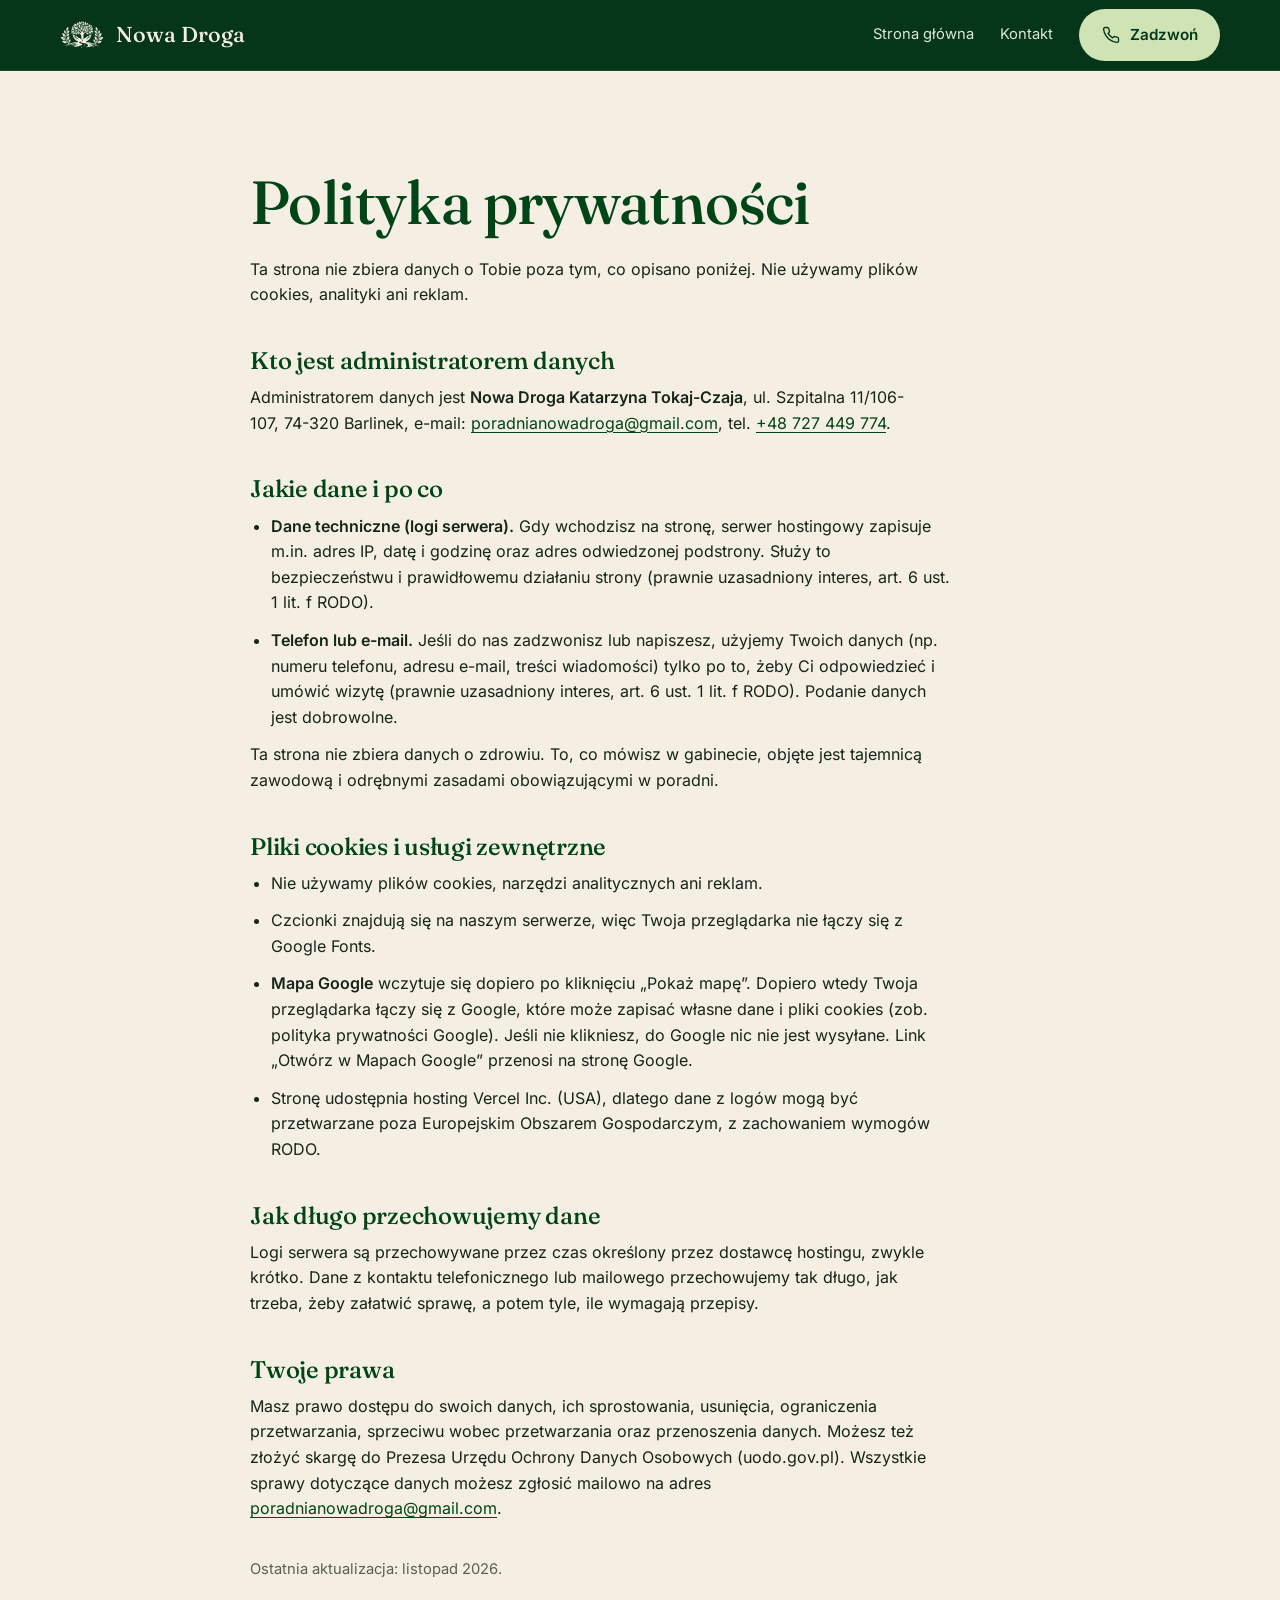
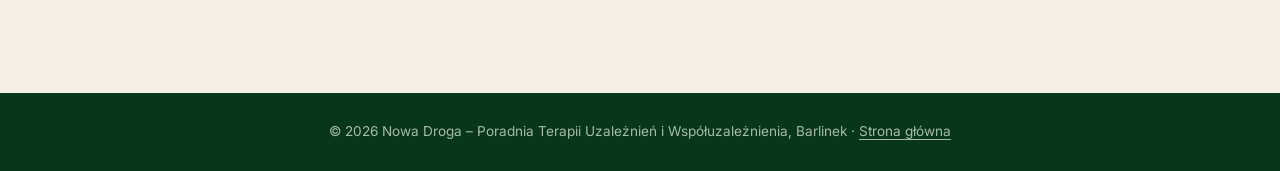
==== polityka-prywatnosci/index.html @ 96e8e595 "C2: wlasne czcionki, mapa na klikniecie, polityka prywatnosci Co-Authored-By: Claude Sonnet 5.5 <nor" ====
<!DOCTYPE html>
<html lang="pl">
<head>
<meta charset="UTF-8">
<base href="/">
<meta name="viewport" content="width=device-width, initial-scale=1">
<title>Polityka prywatności | Nowa Droga – Poradnia Terapii Uzależnień i Współuzależnienia</title>
<meta name="description" content="Polityka prywatności strony Nowa Droga: kto jest administratorem danych, jakie dane zbieramy i jakie masz prawa.">
<meta name="theme-color" content="#06371a">
<meta name="color-scheme" content="only light">
<meta name="supported-color-schemes" content="light">
<link rel="icon" href="src/favicon/favicon.svg" type="image/svg+xml">
<link rel="icon" href="src/favicon/favicon.ico" sizes="any">
<link rel="apple-touch-icon" href="src/favicon/apple-touch-icon.png">
<link rel="manifest" href="src/favicon/site.webmanifest">
<link rel="canonical" href="https://nowadroga-katarzyna-tokaj-czaja.pl/polityka-prywatnosci/">
<meta property="og:type" content="website">
<meta property="og:url" content="https://nowadroga-katarzyna-tokaj-czaja.pl/polityka-prywatnosci/">
<meta property="og:title" content="Polityka prywatności – Nowa Droga">
<meta property="og:description" content="Wizyty refundowane przez NFZ, bez skierowania. Barlinek, ul. Szpitalna 11/106-107.">
<meta property="og:image" content="https://nowadroga-katarzyna-tokaj-czaja.pl/src/zdjecia/gabinet-1.webp">
<link rel="preload" as="font" type="font/woff2" href="/src/fonts/fraunces-latin.woff2" crossorigin>
<link rel="preload" as="font" type="font/woff2" href="/src/fonts/inter-latin.woff2" crossorigin>
<style>
/* Fraunces latin-ext */
@font-face {
  font-family: 'Fraunces';
  font-style: normal;
  font-weight: 400 500;
  font-display: swap;
  src: url(/src/fonts/fraunces-latin-ext.woff2) format('woff2');
  unicode-range: U+0100-02BA, U+02BD-02C5, U+02C7-02CC, U+02CE-02D7, U+02DD-02FF, U+0304, U+0308, U+0329, U+1D00-1DBF, U+1E00-1E9F, U+1EF2-1EFF, U+2020, U+20A0-20AB, U+20AD-20C4, U+2113, U+2C60-2C7F, U+A720-A7FF;
}
/* Fraunces latin */
@font-face {
  font-family: 'Fraunces';
  font-style: normal;
  font-weight: 400 500;
  font-display: swap;
  src: url(/src/fonts/fraunces-latin.woff2) format('woff2');
  unicode-range: U+0000-00FF, U+0131, U+0152-0153, U+02BB-02BC, U+02C6, U+02DA, U+02DC, U+0304, U+0308, U+0329, U+2000-206F, U+20AC, U+2122, U+2191, U+2193, U+2212, U+2215, U+FEFF, U+FFFD;
}
/* Inter latin-ext */
@font-face {
  font-family: 'Inter';
  font-style: normal;
  font-weight: 400 600;
  font-display: swap;
  src: url(/src/fonts/inter-latin-ext.woff2) format('woff2');
  unicode-range: U+0100-02BA, U+02BD-02C5, U+02C7-02CC, U+02CE-02D7, U+02DD-02FF, U+0304, U+0308, U+0329, U+1D00-1DBF, U+1E00-1E9F, U+1EF2-1EFF, U+2020, U+20A0-20AB, U+20AD-20C4, U+2113, U+2C60-2C7F, U+A720-A7FF;
}
/* Inter latin */
@font-face {
  font-family: 'Inter';
  font-style: normal;
  font-weight: 400 600;
  font-display: swap;
  src: url(/src/fonts/inter-latin.woff2) format('woff2');
  unicode-range: U+0000-00FF, U+0131, U+0152-0153, U+02BB-02BC, U+02C6, U+02DA, U+02DC, U+0304, U+0308, U+0329, U+2000-206F, U+20AC, U+2122, U+2191, U+2193, U+2212, U+2215, U+FEFF, U+FFFD;
}
:root{--loader-bg:#06371a;--loader-fg:#f4efe2}

*,*::before,*::after{box-sizing:border-box}
:root{color-scheme:only light}
html{scroll-behavior:smooth;-webkit-text-size-adjust:100%}
body{margin:0;font-family:var(--sans);color:var(--ink);background:var(--bg);line-height:1.6;-webkit-font-smoothing:antialiased}
img{max-width:100%;height:auto;display:block}
a{color:inherit}
h1,h2,h3,p,ul{margin:0}
ul{padding:0;list-style:none}
.wrap{width:min(1160px,100% - 40px);margin-inline:auto}
.sr{position:absolute;width:1px;height:1px;overflow:hidden;clip:rect(0 0 0 0);white-space:nowrap}
:focus-visible{outline:2px solid var(--accent);outline-offset:3px}
.mk{display:block;background:currentColor;-webkit-mask:var(--m) center/contain no-repeat;mask:var(--m) center/contain no-repeat}
.mk-logo{--m:url(src/logo/logo.svg);aspect-ratio:309/282}
.mk-znak{--m:url(src/logo/znak.svg);aspect-ratio:309/193}
/* loader */
.loader{position:fixed;inset:0;z-index:200;display:none;place-items:center;background:var(--loader-bg);color:var(--loader-fg);cursor:pointer;transition:opacity .6s ease}
html.loading .loader{display:grid}
.loader.out{opacity:0;pointer-events:none}
.loader .mk{width:min(74vw,400px);animation:lg 1.3s cubic-bezier(.2,.7,.2,1) both}
@keyframes lg{from{opacity:0;transform:translateY(14px) scale(.94)}to{opacity:1;transform:none}}
html.loading body{overflow:hidden}
/* reveal */
html.js .rv{opacity:0;transform:translateY(22px);transition:opacity .8s ease,transform .8s ease}
html.js .rv.in{opacity:1;transform:none}
/* faq */
details>summary{list-style:none;cursor:pointer}
details>summary::-webkit-details-marker{display:none}
.ic{width:22px;height:22px;flex:none}
.ic svg{width:100%;height:100%}
@media (prefers-reduced-motion:reduce){html{scroll-behavior:auto}html.js .rv{opacity:1;transform:none;transition:none}.loader .mk{animation:none}}


:root{--bg:#06371a;--ink:#eef2e8;--g:#004517;--deep:#06371a;--deep2:#0a4a23;--cream:#f4efe2;--lime:#cfe3b4;--accent:#cfe3b4;--serif:'Fraunces',Georgia,serif;--sans:'Inter',system-ui,sans-serif}
body{background:var(--deep)}
h1,h2,h3{font-family:var(--serif);font-weight:500;line-height:1.05;margin:0;letter-spacing:-.01em}
header{position:sticky;top:0;z-index:50;background:rgba(6,55,26,.88);backdrop-filter:blur(12px);border-bottom:1px solid rgba(255,255,255,.1)}
.nav{display:flex;align-items:center;justify-content:space-between;height:70px;gap:20px}
.brand{display:flex;align-items:center;gap:12px;text-decoration:none;color:var(--cream)}
.brand .mk{width:44px}
.brand b{font-family:var(--serif);font-weight:500;font-size:1.35rem}
.links{display:flex;align-items:center;gap:26px;font-size:.92rem}
.links a{text-decoration:none;color:#dfe8d6}
.links a:hover{color:#fff}
.btn{display:inline-flex;align-items:center;gap:10px;padding:.85rem 1.4rem;border-radius:999px;background:var(--lime);color:var(--deep)!important;text-decoration:none;font-weight:600;font-size:.95rem;transition:transform .2s}
.btn:hover{transform:translateY(-2px)}
.btn .ic{width:18px;height:18px}
.btn.o{background:transparent;color:var(--cream)!important;border:1px solid rgba(255,255,255,.4)}
.burger{display:none;background:none;border:0;padding:8px;color:var(--cream)}
.burger span{display:block;width:24px;height:2px;background:currentColor;margin:5px 0}
.nfz{background:var(--lime);color:var(--deep);text-align:center;font-weight:600;font-size:.88rem;padding:.55rem 1rem}
.hero{padding:70px 0 90px;color:var(--cream)}
.hero .wrap{display:grid;grid-template-columns:1.1fr .9fr;gap:60px;align-items:center}
.hero h1{font-size:clamp(3.2rem,7.4vw,6.6rem);margin-bottom:24px}
.hero h1{color:#fff}
.hero p{font-size:1.18rem;opacity:.88;max-width:none;text-wrap:balance;margin-bottom:34px}
.cta{display:flex;flex-wrap:wrap;gap:14px}
.arch{border-radius:28px;overflow:hidden;aspect-ratio:4/3;box-shadow:0 0 0 12px rgba(255,255,255,.06)}
.arch img{width:100%;height:100%;object-fit:cover}
.light{background:var(--cream);color:#16241b}
.light h2,.light h3{color:var(--g)}
section.s{padding:100px 0}
h2.big{font-size:clamp(2.4rem,5vw,4.2rem);margin-bottom:38px}
.two{display:grid;grid-template-columns:1fr 1fr;gap:22px}
.box{border-radius:30px;padding:38px;background:var(--g);color:var(--cream)}
.box.l{background:#fff;color:#16241b;border:1px solid #e4dfcf}
.box h3{font-size:1.9rem;margin-bottom:20px;color:inherit}
.box ul{display:flex;flex-wrap:wrap;gap:10px}
.box li{padding:.45rem 1rem;border-radius:999px;background:rgba(255,255,255,.12);font-size:.95rem}
.box.l li{background:#efe9d8}
.trio{display:grid;grid-template-columns:repeat(3,1fr);gap:22px;margin-top:22px}
.trio div{border-radius:30px;padding:30px;background:var(--deep2);color:var(--cream)}
.trio h3{font-size:1.55rem;margin-bottom:8px;color:var(--lime)}
.trio p{opacity:.85}
.tgrid{display:grid;grid-template-columns:repeat(3,1fr);gap:24px}
.person .pic{border-radius:28px;overflow:hidden;aspect-ratio:3/4;background:var(--g);display:grid;place-items:center}
.person .pic img{width:100%;height:100%;object-fit:cover}
.person .pic .mk{width:46%;color:rgba(255,255,255,.88)}
.person h3{font-size:1.5rem;margin:18px 0 6px}
.person p{opacity:.8;font-size:.95rem;max-width:30ch}
.pic.ph{background:var(--g)}
.faq{max-width:860px}
.faq details{background:var(--deep2);border-radius:22px;margin-bottom:12px;color:var(--cream)}
.faq summary{display:flex;justify-content:space-between;align-items:center;gap:20px;padding:24px 28px;font-family:var(--serif);font-size:1.35rem}
.faq .pl{transition:transform .3s;color:var(--lime)}
.faq details[open] .pl{transform:rotate(45deg)}
.faq details p{padding:0 28px 26px;opacity:.85;max-width:60ch}
.big-phone{background:var(--lime);color:var(--deep);padding:100px 0;text-align:center}
.big-phone p.k{font-weight:600;letter-spacing:.14em;text-transform:uppercase;font-size:.8rem;margin-bottom:12px}
.big-phone a.tel{display:block;font-family:var(--sans);font-weight:700;font-variant-numeric:lining-nums tabular-nums;letter-spacing:-.015em;font-size:clamp(2.1rem,8.2vw,5.6rem);text-decoration:none;line-height:1.1;margin-bottom:28px}
.big-phone .row{display:flex;flex-wrap:wrap;gap:12px 30px;justify-content:center;font-weight:500;font-size:1.1rem}
.big-phone a{text-decoration:none}
.hrs{margin-top:54px}
.hrs p.k{margin-bottom:16px}
.hrs ul{display:grid;grid-template-columns:repeat(5,1fr);gap:12px;max-width:940px;margin:0 auto}
.hrs li{border:1px solid rgba(6,55,26,.35);border-radius:20px;padding:18px 10px}
.hrs b{display:block;font-weight:600;font-size:.76rem;letter-spacing:.14em;text-transform:uppercase;opacity:.75;margin-bottom:6px}
.hrs span{font-family:var(--sans);font-weight:600;font-variant-numeric:lining-nums tabular-nums;font-size:1.3rem}
.steps3 a{color:var(--lime);font-weight:600}
.where{display:grid;grid-template-columns:1fr 1fr;gap:22px}
.where .map{border-radius:30px;overflow:hidden;min-height:380px}
.where iframe{width:100%;height:100%;min-height:380px;border:0}
.mapf{display:grid;place-content:center;justify-items:center;gap:14px;text-align:center;min-height:380px;height:100%;background:var(--deep2);color:var(--cream);padding:30px}
.mapf .ic{width:44px;height:44px;color:var(--lime)}
.mapf strong{font-family:var(--serif);font-weight:500;font-size:1.35rem;line-height:1.3}
.mapf p{opacity:.8;font-size:.95rem}
.mapf .mapb{display:flex;flex-wrap:wrap;gap:12px;justify-content:center;margin-top:6px}
footer a{color:inherit;text-underline-offset:3px}
.where .door{border-radius:30px;overflow:hidden;background:var(--g);color:var(--cream);display:grid;grid-template-columns:.85fr 1.15fr;align-items:stretch}
.where .door img{width:100%;height:100%;object-fit:cover}
.where .door div{padding:30px;align-self:center}
.where .door h3{font-size:1.7rem;color:var(--lime);margin-bottom:10px}
footer{padding:28px 0;text-align:center;font-size:.85rem;color:#a9bba8}
@media (max-width:900px){
 .links{position:absolute;left:0;right:0;top:100%;background:var(--deep);flex-direction:column;align-items:flex-start;padding:10px 20px 24px;gap:0;display:none;border-bottom:1px solid rgba(255,255,255,.1)}
 .links a{padding:14px 0;width:100%}
 .links .btn{width:auto;margin-top:8px;padding:.85rem 1.4rem}
 header.open .links{display:flex}
 .burger{display:block}
 .hero{padding:36px 0 60px}.hero .wrap{grid-template-columns:1fr;gap:40px}
 .arch{max-width:380px;order:-1;margin-inline:auto}
 .two,.trio,.tgrid,.where{grid-template-columns:1fr}.tgrid{max-width:380px;margin-inline:auto}
 .where .door{grid-template-columns:1fr}.where .door img{max-height:none;aspect-ratio:4/5;object-position:center 60%}
 section.s{padding:68px 0}
 .hrs ul{grid-template-columns:1fr;gap:8px}.hrs li{display:flex;justify-content:space-between;align-items:center;padding:14px 18px;border-radius:16px}.hrs b{margin:0}
}

.policy{padding:130px 0 90px}
.policy .wrap{max-width:780px}
.policy h1{font-size:clamp(2.4rem,5vw,3.8rem);color:var(--g);margin-bottom:22px}
.policy h2{font-size:1.5rem;color:var(--g);margin:40px 0 12px}
.policy p,.policy li{margin-bottom:12px;max-width:68ch}
.policy ul{list-style:disc;padding-left:1.3rem;margin-bottom:12px}
.policy a{color:var(--g);text-underline-offset:3px}
.policy .upd{opacity:.7;font-size:.92rem;margin-top:36px}
header{position:sticky}

</style>
<script>document.documentElement.classList.add('js')</script>
<script type="application/ld+json">{"@context": "https://schema.org", "@type": "MedicalBusiness", "name": "Nowa Droga – Poradnia Terapii Uzależnień i Współuzależnienia", "image": "https://nowadroga-katarzyna-tokaj-czaja.pl/src/zdjecia/gabinet-1.webp", "url": "https://nowadroga-katarzyna-tokaj-czaja.pl/", "telephone": "+48 727 449 774", "email": "poradnianowadroga@gmail.com", "address": {"@type": "PostalAddress", "streetAddress": "ul. Szpitalna 11/106-107", "addressLocality": "Barlinek", "postalCode": "74-320", "addressCountry": "PL"}, "openingHoursSpecification": [{"@type": "OpeningHoursSpecification", "dayOfWeek": "Monday", "opens": "08:00", "closes": "13:00"}, {"@type": "OpeningHoursSpecification", "dayOfWeek": "Tuesday", "opens": "09:00", "closes": "19:00"}, {"@type": "OpeningHoursSpecification", "dayOfWeek": "Wednesday", "opens": "08:00", "closes": "16:00"}, {"@type": "OpeningHoursSpecification", "dayOfWeek": "Thursday", "opens": "08:00", "closes": "18:00"}, {"@type": "OpeningHoursSpecification", "dayOfWeek": "Friday", "opens": "08:00", "closes": "17:00"}]}</script>
</head>
<body>
<header data-nav>
<div class="wrap nav">
<a class="brand" href="/"><span class="mk mk-znak"></span><b>Nowa Droga</b></a>
<button class="burger" data-burger aria-label="Menu" aria-expanded="false"><span></span><span></span><span></span></button>
<nav class="links" aria-label="Menu główne">
<a href="/">Strona główna</a><a href="/#kontakt">Kontakt</a>
<a class="btn" href="tel:+48727449774"><span class="ic"><svg viewBox="0 0 24 24" fill="none" stroke="currentColor" stroke-width="1.8" stroke-linecap="round" stroke-linejoin="round" aria-hidden="true"><path d="M22 16.9v3a2 2 0 0 1-2.2 2 19.8 19.8 0 0 1-8.6-3.1 19.5 19.5 0 0 1-6-6A19.8 19.8 0 0 1 2.1 4.2 2 2 0 0 1 4.1 2h3a2 2 0 0 1 2 1.7c.1.9.4 1.9.7 2.8a2 2 0 0 1-.5 2.1L8.1 9.9a16 16 0 0 0 6 6l1.3-1.3a2 2 0 0 1 2.1-.4c.9.3 1.8.6 2.8.7a2 2 0 0 1 1.7 2z"/></svg></span>Zadzwoń</a>
</nav>
</div>
</header>
<main>
<section class="s light policy"><div class="wrap">
<h1>Polityka prywatności</h1>
<p>Ta strona nie zbiera danych o Tobie poza tym, co opisano poniżej. Nie używamy plików cookies, analityki ani reklam.</p>

<h2>Kto jest administratorem danych</h2>
<p>Administratorem danych jest <strong>Nowa Droga Katarzyna Tokaj-Czaja</strong>, ul. Szpitalna 11/106-107, 74-320 Barlinek, e-mail: <a href="mailto:poradnianowadroga@gmail.com">poradnianowadroga@gmail.com</a>, tel. <a href="tel:+48727449774">+48 727 449 774</a>.</p>

<h2>Jakie dane i po co</h2>
<ul>
<li><strong>Dane techniczne (logi serwera).</strong> Gdy wchodzisz na stronę, serwer hostingowy zapisuje m.in. adres IP, datę i godzinę oraz adres odwiedzonej podstrony. Służy to bezpieczeństwu i prawidłowemu działaniu strony (prawnie uzasadniony interes, art. 6 ust. 1 lit. f RODO).</li>
<li><strong>Telefon lub e-mail.</strong> Jeśli do nas zadzwonisz lub napiszesz, użyjemy Twoich danych (np. numeru telefonu, adresu e-mail, treści wiadomości) tylko po to, żeby Ci odpowiedzieć i umówić wizytę (prawnie uzasadniony interes, art. 6 ust. 1 lit. f RODO). Podanie danych jest dobrowolne.</li>
</ul>
<p>Ta strona nie zbiera danych o zdrowiu. To, co mówisz w gabinecie, objęte jest tajemnicą zawodową i odrębnymi zasadami obowiązującymi w poradni.</p>

<h2>Pliki cookies i usługi zewnętrzne</h2>
<ul>
<li>Nie używamy plików cookies, narzędzi analitycznych ani reklam.</li>
<li>Czcionki znajdują się na naszym serwerze, więc Twoja przeglądarka nie łączy się z Google Fonts.</li>
<li><strong>Mapa Google</strong> wczytuje się dopiero po kliknięciu „Pokaż mapę”. Dopiero wtedy Twoja przeglądarka łączy się z Google, które może zapisać własne dane i pliki cookies (zob. polityka prywatności Google). Jeśli nie klikniesz, do Google nic nie jest wysyłane. Link „Otwórz w Mapach Google” przenosi na stronę Google.</li>
<li>Stronę udostępnia hosting Vercel Inc. (USA), dlatego dane z logów mogą być przetwarzane poza Europejskim Obszarem Gospodarczym, z zachowaniem wymogów RODO.</li>
</ul>

<h2>Jak długo przechowujemy dane</h2>
<p>Logi serwera są przechowywane przez czas określony przez dostawcę hostingu, zwykle krótko. Dane z kontaktu telefonicznego lub mailowego przechowujemy tak długo, jak trzeba, żeby załatwić sprawę, a potem tyle, ile wymagają przepisy.</p>

<h2>Twoje prawa</h2>
<p>Masz prawo dostępu do swoich danych, ich sprostowania, usunięcia, ograniczenia przetwarzania, sprzeciwu wobec przetwarzania oraz przenoszenia danych. Możesz też złożyć skargę do Prezesa Urzędu Ochrony Danych Osobowych (uodo.gov.pl). Wszystkie sprawy dotyczące danych możesz zgłosić mailowo na adres <a href="mailto:poradnianowadroga@gmail.com">poradnianowadroga@gmail.com</a>.</p>

<p class="upd">Ostatnia aktualizacja: listopad 2026.</p>
</div></section>
</main>
<footer><div class="wrap">&copy; 2026 Nowa Droga – Poradnia Terapii Uzależnień i Współuzależnienia, Barlinek · <a href="/">Strona główna</a></div></footer>
<script>
(function(){
var l=document.querySelector('.loader');if(l)l.addEventListener('click',function(){window.__ndEnd&&window.__ndEnd()});
var hd=document.querySelector('[data-nav]'),bt=document.querySelector('[data-burger]');
if(bt&&hd){bt.addEventListener('click',function(){var o=hd.classList.toggle('open');bt.setAttribute('aria-expanded',o)});
hd.querySelectorAll('a').forEach(function(a){a.addEventListener('click',function(){hd.classList.remove('open');bt.setAttribute('aria-expanded',false)})})}
var els=document.querySelectorAll('.rv');
if('IntersectionObserver' in window){var io=new IntersectionObserver(function(es){es.forEach(function(e){if(e.isIntersecting){e.target.classList.add('in');io.unobserve(e.target)}})},{threshold:.12,rootMargin:'0px 0px -6% 0px'});els.forEach(function(e){io.observe(e)})}else{els.forEach(function(e){e.classList.add('in')})}
})();
</script>
</body>
</html>
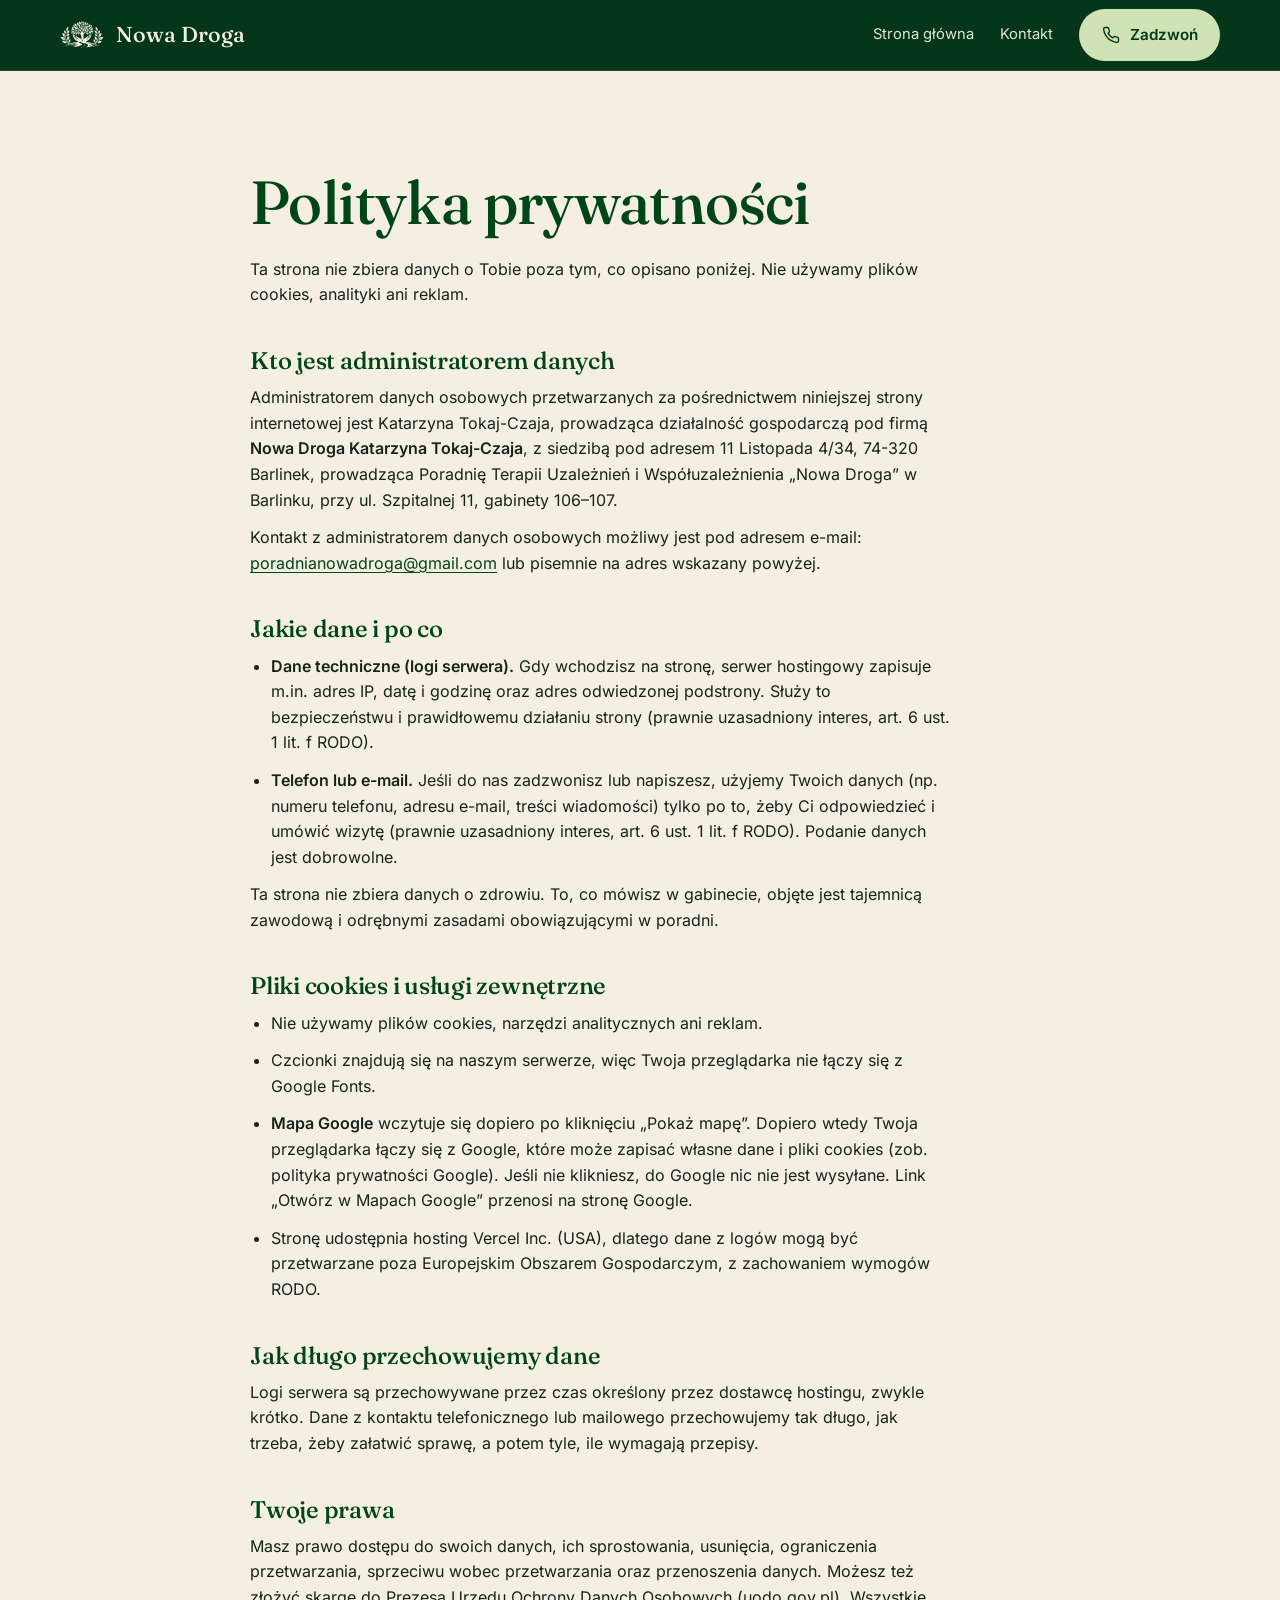
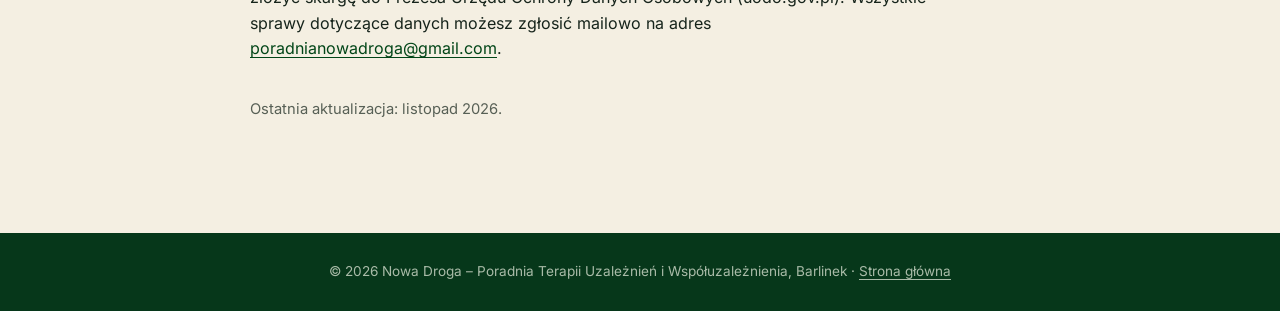
==== commit 0ce38883: "Polityka prywatnosci: oficjalny zapis administratora danych od Katarzyny Co-Authored-By: Claude Sonn" ====
--- a/polityka-prywatnosci/index.html
+++ b/polityka-prywatnosci/index.html
@@ -217,7 +217,8 @@
 <p>Ta strona nie zbiera danych o Tobie poza tym, co opisano poniżej. Nie używamy plików cookies, analityki ani reklam.</p>
 
 <h2>Kto jest administratorem danych</h2>
-<p>Administratorem danych jest <strong>Nowa Droga Katarzyna Tokaj-Czaja</strong>, ul. Szpitalna 11/106-107, 74-320 Barlinek, e-mail: <a href="mailto:poradnianowadroga@gmail.com">poradnianowadroga@gmail.com</a>, tel. <a href="tel:+48727449774">+48 727 449 774</a>.</p>
+<p>Administratorem danych osobowych przetwarzanych za pośrednictwem niniejszej strony internetowej jest Katarzyna Tokaj-Czaja, prowadząca działalność gospodarczą pod firmą <strong>Nowa Droga Katarzyna Tokaj-Czaja</strong>, z siedzibą pod adresem 11 Listopada 4/34, 74-320 Barlinek, prowadząca Poradnię Terapii Uzależnień i Współuzależnienia „Nowa Droga” w Barlinku, przy ul. Szpitalnej 11, gabinety 106–107.</p>
+<p>Kontakt z administratorem danych osobowych możliwy jest pod adresem e-mail: <a href="mailto:poradnianowadroga@gmail.com">poradnianowadroga@gmail.com</a> lub pisemnie na adres wskazany powyżej.</p>
 
 <h2>Jakie dane i po co</h2>
 <ul>
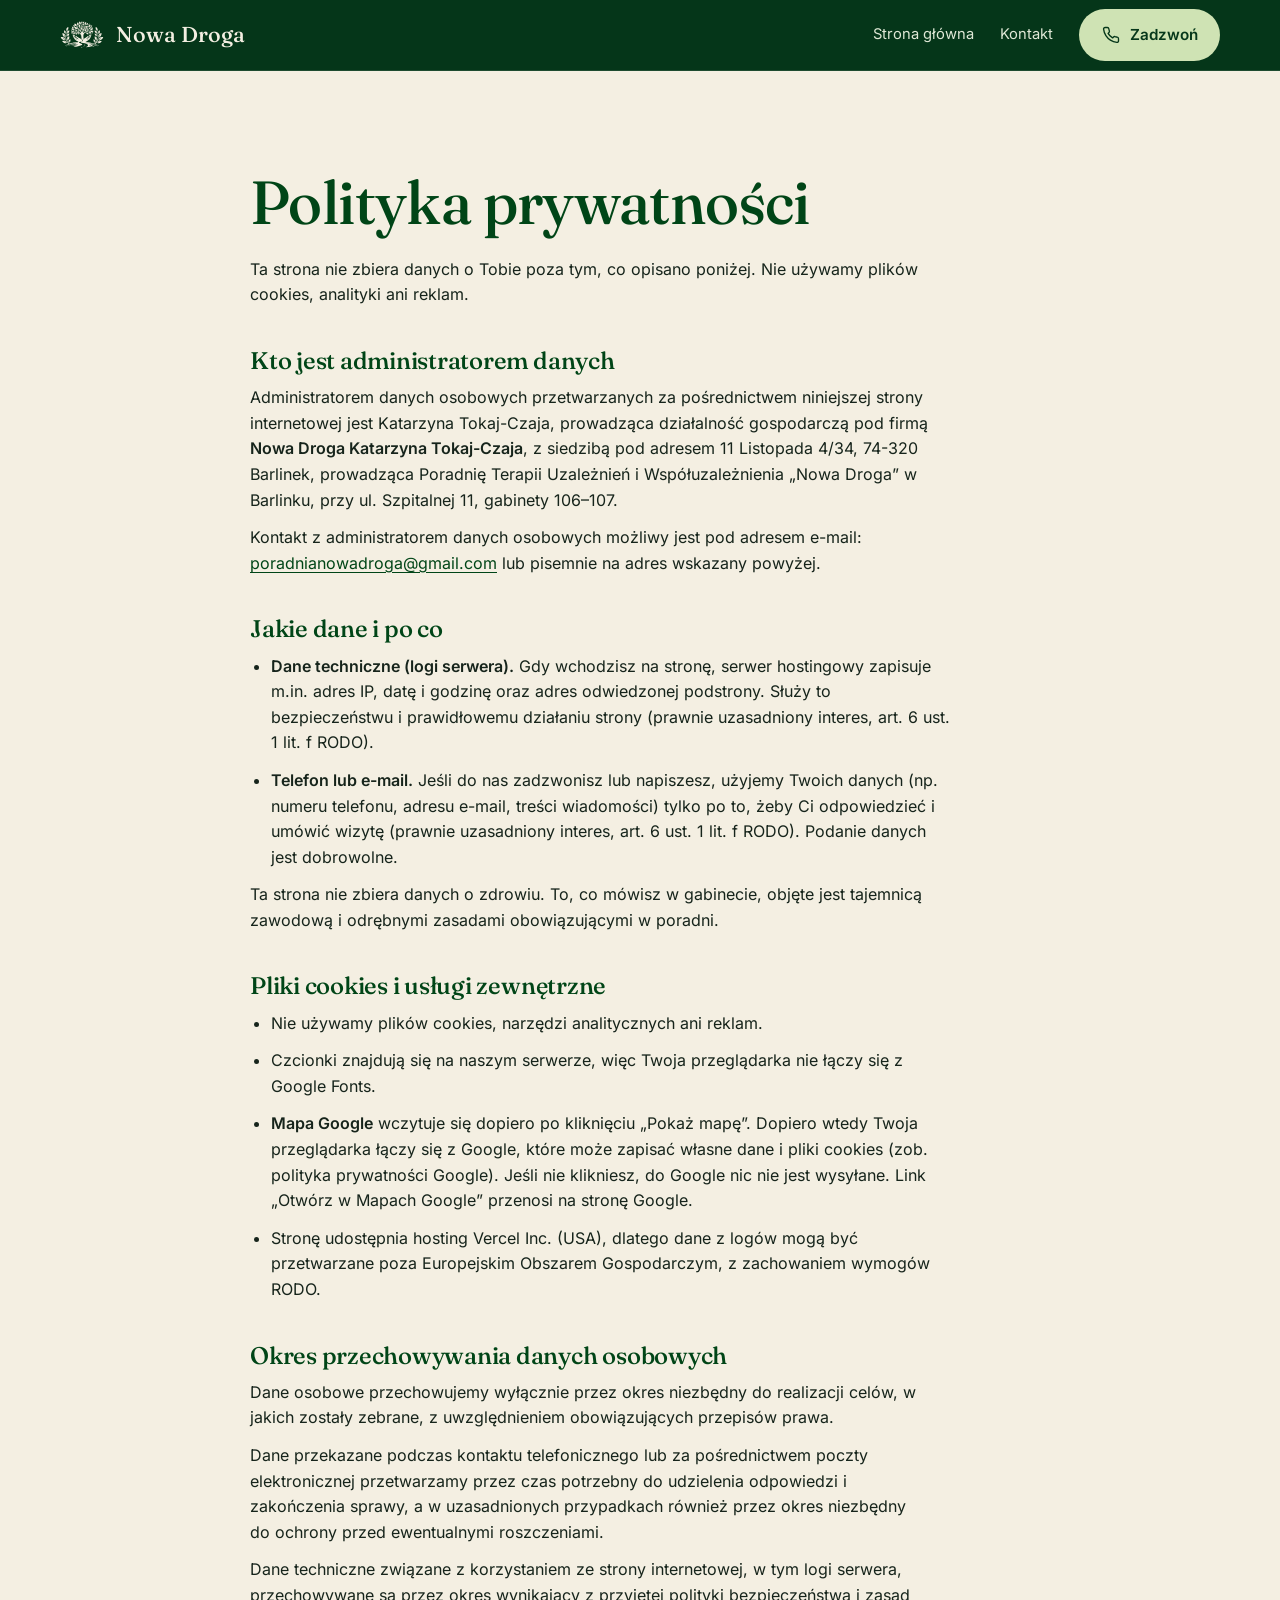
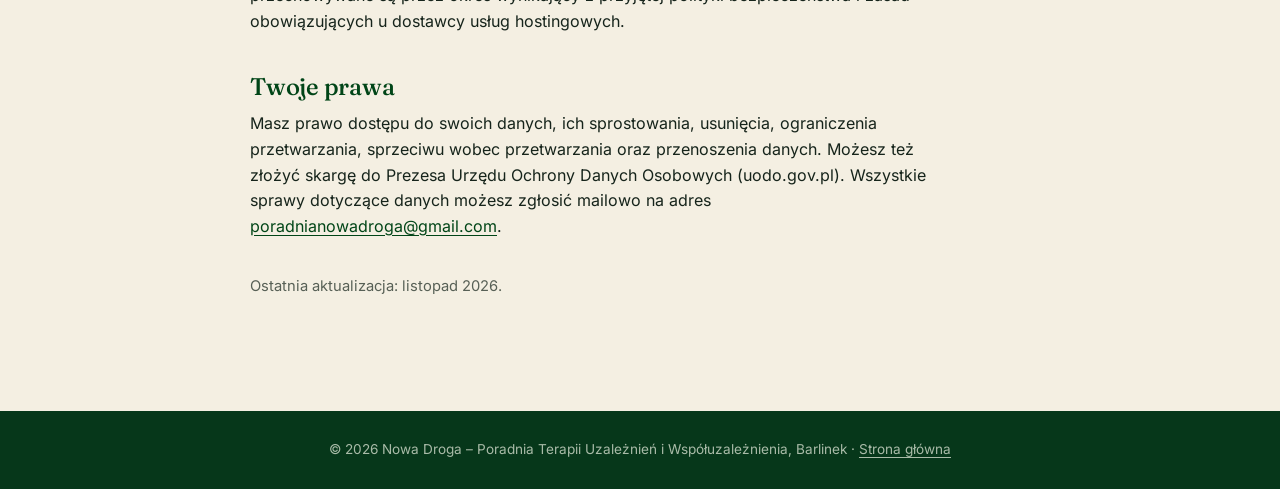
==== commit 3543e99a: "Polityka prywatnosci: okres przechowywania danych - tekst od Katarzyny Co-Authored-By: Claude Sonnet" ====
--- a/polityka-prywatnosci/index.html
+++ b/polityka-prywatnosci/index.html
@@ -139,6 +139,8 @@
 .person .pic .mk{width:46%;color:rgba(255,255,255,.88)}
 .person h3{font-size:1.5rem;margin:18px 0 6px}
 .person p{opacity:.8;font-size:.95rem;max-width:30ch}
+.person p.role{opacity:1;color:var(--lime);font-size:.8rem;font-weight:600;letter-spacing:.14em;text-transform:uppercase;margin:18px 0 6px}
+.person p.role + h3{margin-top:0}
 .pic.ph{background:var(--g)}
 .faq{max-width:860px}
 .faq details{background:var(--deep2);border-radius:22px;margin-bottom:12px;color:var(--cream)}
@@ -158,6 +160,17 @@
 .hrs b{display:block;font-weight:600;font-size:.76rem;letter-spacing:.14em;text-transform:uppercase;opacity:.75;margin-bottom:6px}
 .hrs span{font-family:var(--sans);font-weight:600;font-variant-numeric:lining-nums tabular-nums;font-size:1.3rem}
 .steps3 a{color:var(--lime);font-weight:600}
+.steps3 .cont{display:grid;gap:14px;margin:16px 0 18px}
+.steps3 .cont span{display:block;font-size:.74rem;letter-spacing:.14em;text-transform:uppercase;color:var(--lime);opacity:.85;margin-bottom:2px}
+.steps3 .cont a{color:var(--cream);text-decoration:none;font-size:1rem;overflow-wrap:anywhere;border-bottom:1px solid rgba(207,227,180,.5)}
+.steps3 .cont a.ph{font-size:1.5rem;font-weight:700;letter-spacing:-.01em;white-space:nowrap;font-variant-numeric:lining-nums tabular-nums}
+.steps3 .trio p.note{font-size:.92rem;opacity:.78;padding-top:14px;border-top:1px solid rgba(255,255,255,.14)}
+.hstrip{margin-top:22px;border-radius:30px;padding:26px 30px;background:var(--deep2);color:var(--cream)}
+.hstrip p.k{font-size:.8rem;letter-spacing:.14em;text-transform:uppercase;font-weight:600;color:var(--lime);margin-bottom:14px}
+.hstrip ul{display:flex;flex-wrap:wrap;gap:10px}
+.hstrip li{border:1px solid rgba(255,255,255,.28);border-radius:999px;padding:.55rem 1.1rem;font-size:.98rem}
+.hstrip b{font-weight:500;opacity:.8;margin-right:.55em}
+.hstrip span{font-weight:600;font-variant-numeric:lining-nums tabular-nums}
 .where{display:grid;grid-template-columns:1fr 1fr;gap:22px}
 .where .map{border-radius:30px;overflow:hidden;min-height:380px}
 .where iframe{width:100%;height:100%;min-height:380px;border:0}
@@ -235,8 +248,10 @@
 <li>Stronę udostępnia hosting Vercel Inc. (USA), dlatego dane z logów mogą być przetwarzane poza Europejskim Obszarem Gospodarczym, z zachowaniem wymogów RODO.</li>
 </ul>
 
-<h2>Jak długo przechowujemy dane</h2>
-<p>Logi serwera są przechowywane przez czas określony przez dostawcę hostingu, zwykle krótko. Dane z kontaktu telefonicznego lub mailowego przechowujemy tak długo, jak trzeba, żeby załatwić sprawę, a potem tyle, ile wymagają przepisy.</p>
+<h2>Okres przechowywania danych osobowych</h2>
+<p>Dane osobowe przechowujemy wyłącznie przez okres niezbędny do realizacji celów, w jakich zostały zebrane, z uwzględnieniem obowiązujących przepisów prawa.</p>
+<p>Dane przekazane podczas kontaktu telefonicznego lub za pośrednictwem poczty elektronicznej przetwarzamy przez czas potrzebny do udzielenia odpowiedzi i zakończenia sprawy, a w uzasadnionych przypadkach również przez okres niezbędny do ochrony przed ewentualnymi roszczeniami.</p>
+<p>Dane techniczne związane z korzystaniem ze strony internetowej, w tym logi serwera, przechowywane są przez okres wynikający z przyjętej polityki bezpieczeństwa i zasad obowiązujących u dostawcy usług hostingowych.</p>
 
 <h2>Twoje prawa</h2>
 <p>Masz prawo dostępu do swoich danych, ich sprostowania, usunięcia, ograniczenia przetwarzania, sprzeciwu wobec przetwarzania oraz przenoszenia danych. Możesz też złożyć skargę do Prezesa Urzędu Ochrony Danych Osobowych (uodo.gov.pl). Wszystkie sprawy dotyczące danych możesz zgłosić mailowo na adres <a href="mailto:poradnianowadroga@gmail.com">poradnianowadroga@gmail.com</a>.</p>
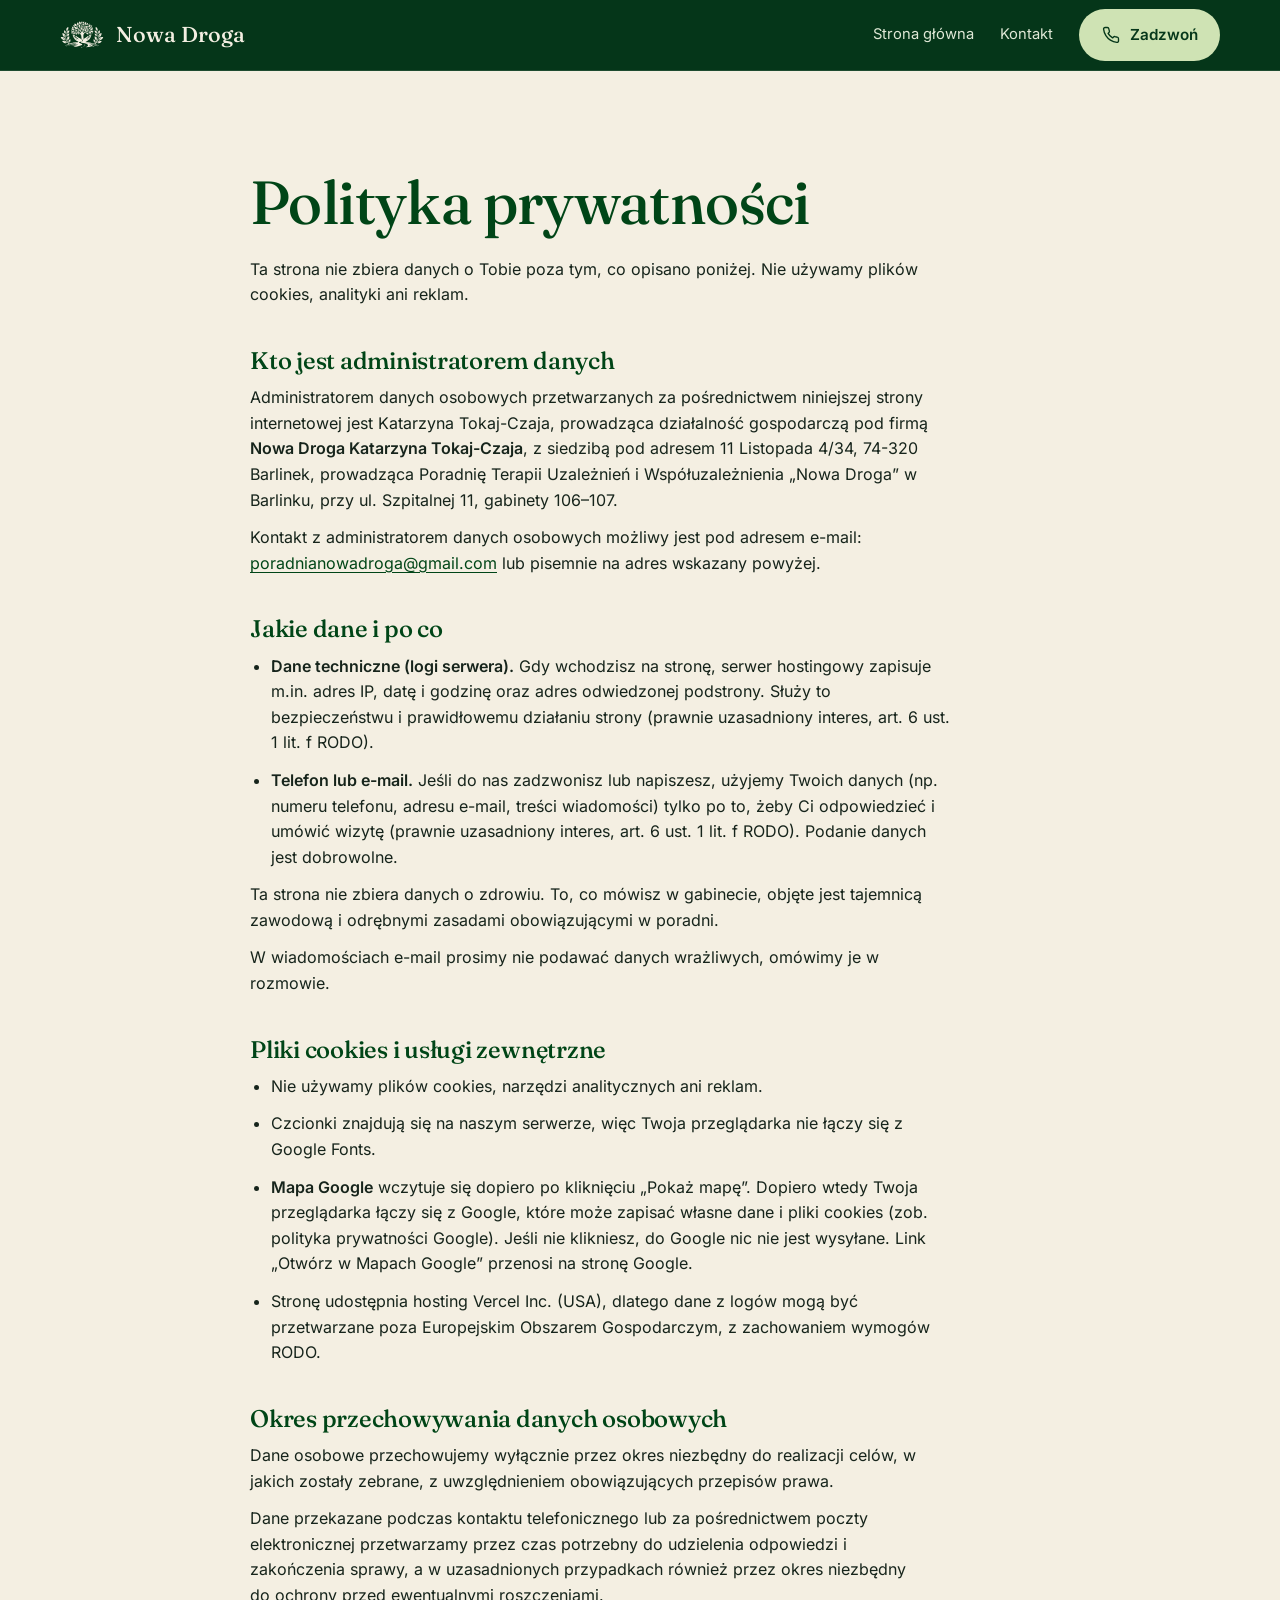
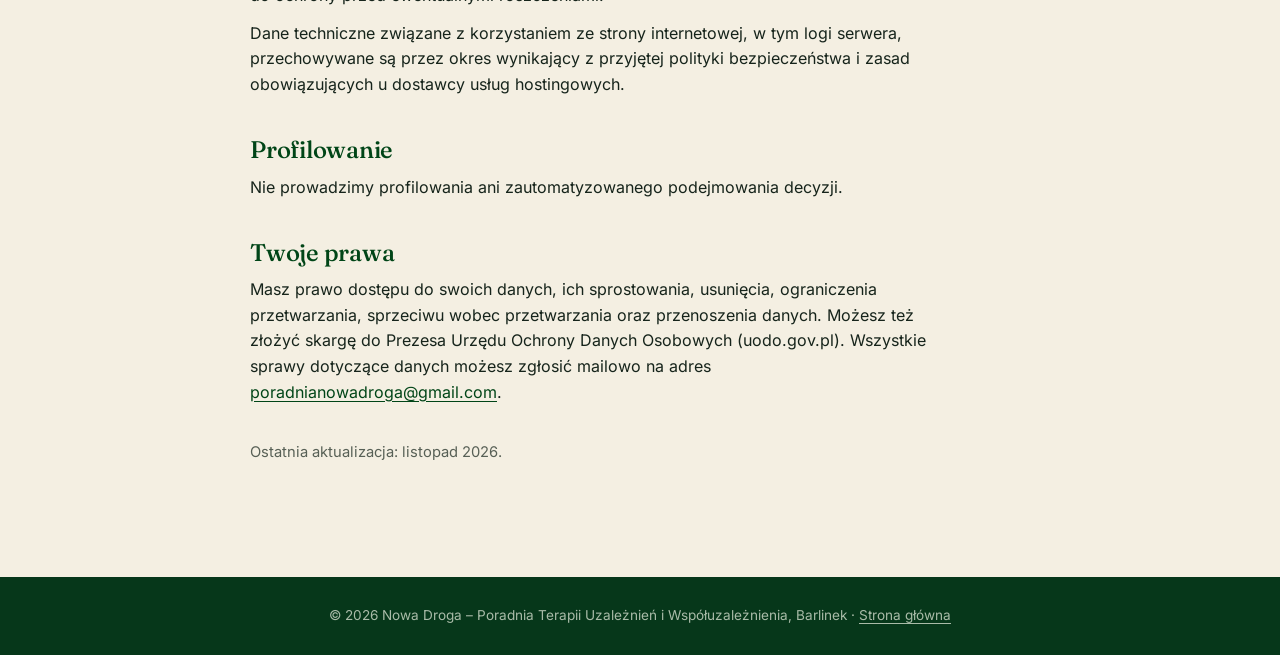
==== commit 786dbe7d: "Polityka prywatnosci: dane wrazliwe w mailach, brak profilowania Co-Authored-By: Claude Sonnet 5.5 <" ====
--- a/polityka-prywatnosci/index.html
+++ b/polityka-prywatnosci/index.html
@@ -239,6 +239,7 @@
 <li><strong>Telefon lub e-mail.</strong> Jeśli do nas zadzwonisz lub napiszesz, użyjemy Twoich danych (np. numeru telefonu, adresu e-mail, treści wiadomości) tylko po to, żeby Ci odpowiedzieć i umówić wizytę (prawnie uzasadniony interes, art. 6 ust. 1 lit. f RODO). Podanie danych jest dobrowolne.</li>
 </ul>
 <p>Ta strona nie zbiera danych o zdrowiu. To, co mówisz w gabinecie, objęte jest tajemnicą zawodową i odrębnymi zasadami obowiązującymi w poradni.</p>
+<p>W wiadomościach e-mail prosimy nie podawać danych wrażliwych, omówimy je w rozmowie.</p>
 
 <h2>Pliki cookies i usługi zewnętrzne</h2>
 <ul>
@@ -252,6 +253,9 @@
 <p>Dane osobowe przechowujemy wyłącznie przez okres niezbędny do realizacji celów, w jakich zostały zebrane, z uwzględnieniem obowiązujących przepisów prawa.</p>
 <p>Dane przekazane podczas kontaktu telefonicznego lub za pośrednictwem poczty elektronicznej przetwarzamy przez czas potrzebny do udzielenia odpowiedzi i zakończenia sprawy, a w uzasadnionych przypadkach również przez okres niezbędny do ochrony przed ewentualnymi roszczeniami.</p>
 <p>Dane techniczne związane z korzystaniem ze strony internetowej, w tym logi serwera, przechowywane są przez okres wynikający z przyjętej polityki bezpieczeństwa i zasad obowiązujących u dostawcy usług hostingowych.</p>
+
+<h2>Profilowanie</h2>
+<p>Nie prowadzimy profilowania ani zautomatyzowanego podejmowania decyzji.</p>
 
 <h2>Twoje prawa</h2>
 <p>Masz prawo dostępu do swoich danych, ich sprostowania, usunięcia, ograniczenia przetwarzania, sprzeciwu wobec przetwarzania oraz przenoszenia danych. Możesz też złożyć skargę do Prezesa Urzędu Ochrony Danych Osobowych (uodo.gov.pl). Wszystkie sprawy dotyczące danych możesz zgłosić mailowo na adres <a href="mailto:poradnianowadroga@gmail.com">poradnianowadroga@gmail.com</a>.</p>
